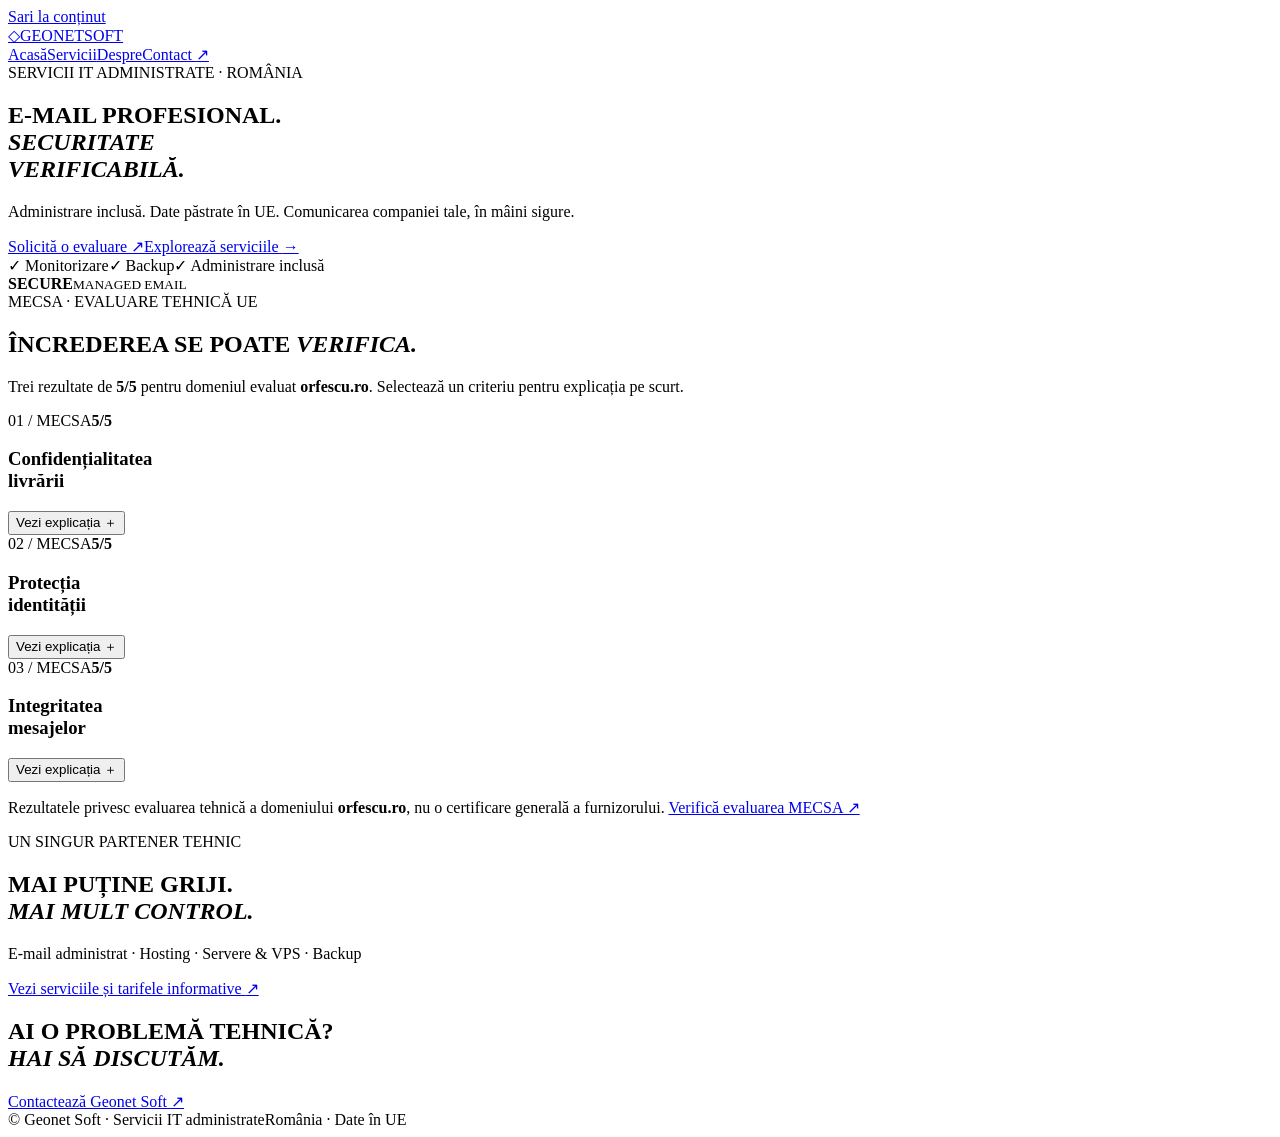
==== prototypes/chatgpt/v8/index.html @ bc382c89 "prototype: add V8 index.html" ====
<!doctype html>
<html lang="ro"><head><meta charset="utf-8"><meta name="viewport" content="width=device-width, initial-scale=1"><meta name="theme-color" content="#06152b"><title>Geonet Soft — E-mail profesional. Securitate verificabilă.</title><link rel="preconnect" href="https://fonts.googleapis.com"><link rel="preconnect" href="https://fonts.gstatic.com" crossorigin><link href="https://fonts.googleapis.com/css2?family=Barlow+Condensed:wght@600;700;800;900&family=Inter:wght@400;500;600;700&display=swap" rel="stylesheet"><link rel="stylesheet" href="style.css"></head>
<body><a class="skip" href="#continut">Sari la conținut</a><header class="topbar"><div class="wrap nav-inner"><a class="brand" href="index.html" aria-label="Geonet Soft, acasă"><span class="brand-symbol" aria-hidden="true">◇</span>GEONET<span>SOFT</span></a><nav aria-label="Navigație principală"><a class="current" href="index.html" aria-current="page">Acasă</a><a href="servicii.html">Servicii</a><a href="despre.html">Despre</a><a class="nav-cta" href="contact.html">Contact <span aria-hidden="true">↗</span></a></nav></div></header>
<main id="continut"><section class="hero"><div class="wrap hero-grid"><div class="hero-copy"><span class="eyebrow"><i></i>SERVICII IT ADMINISTRATE · ROMÂNIA</span><h1>E-MAIL PROFESIONAL.<br><em>SECURITATE<br>VERIFICABILĂ.</em></h1><p class="lead">Administrare inclusă. Date păstrate în UE. Comunicarea companiei tale, în mâini sigure.</p><div class="hero-buttons"><a class="btn primary" href="contact.html">Solicită o evaluare <span aria-hidden="true">↗</span></a><a class="btn ghost" href="servicii.html">Explorează serviciile <span aria-hidden="true">→</span></a></div><div class="trust"><span>✓ Monitorizare</span><span>✓ Backup</span><span>✓ Administrare inclusă</span></div></div><div class="hero-art" aria-hidden="true"><div class="orbit orbit1"></div><div class="orbit orbit2"></div><div class="orbit orbit3"></div><div class="server-art"><span></span><span></span><span></span><span></span><span></span></div><div class="glow"></div><div class="art-note"><b>SECURE</b><small>MANAGED EMAIL</small></div></div></div></section>
<section class="proof" id="mecsa"><div class="wrap"><div class="sec-heading"><div><span class="eyebrow"><i></i>MECSA · EVALUARE TEHNICĂ UE</span><h2>ÎNCREDEREA SE POATE <em>VERIFICA.</em></h2></div><p>Trei rezultate de <strong>5/5</strong> pentru domeniul evaluat <strong>orfescu.ro</strong>. Selectează un criteriu pentru explicația pe scurt.</p></div><div class="cards">
<article class="score-card" data-card><div class="card-front"><span class="card-kicker">01 / MECSA</span><strong class="card-score">5<span>/5</span></strong><h3>Confidențialitatea<br>livrării</h3><button class="reveal-btn" type="button" data-open aria-expanded="false" aria-controls="detail-1">Vezi explicația <span aria-hidden="true">＋</span></button></div><div class="card-curtain" id="detail-1" hidden><div class="curtain-content"><span class="card-kicker">CE ÎNSEAMNĂ SCORUL?</span><h3>Confidențialitatea livrării</h3><p>Conexiunile dintre serverele de e-mail pot fi criptate, reducând riscul interceptării mesajelor în tranzit.</p><a class="detail-link" href="servicii.html#confidentialitate">Detalii complete <span aria-hidden="true">↗</span></a><button class="close-btn" type="button" data-close>← Înapoi la scor</button></div></div></article>
<article class="score-card" data-card><div class="card-front"><span class="card-kicker">02 / MECSA</span><strong class="card-score">5<span>/5</span></strong><h3>Protecția<br>identității</h3><button class="reveal-btn" type="button" data-open aria-expanded="false" aria-controls="detail-2">Vezi explicația <span aria-hidden="true">＋</span></button></div><div class="card-curtain" id="detail-2" hidden><div class="curtain-content"><span class="card-kicker">CE ÎNSEAMNĂ SCORUL?</span><h3>Protecția identității</h3><p>Autentificarea domeniului ajută la recunoașterea mesajelor care pretind în mod fals că provin de la expeditor.</p><a class="detail-link" href="servicii.html#identitate">Detalii complete <span aria-hidden="true">↗</span></a><button class="close-btn" type="button" data-close>← Înapoi la scor</button></div></div></article>
<article class="score-card" data-card><div class="card-front"><span class="card-kicker">03 / MECSA</span><strong class="card-score">5<span>/5</span></strong><h3>Integritatea<br>mesajelor</h3><button class="reveal-btn" type="button" data-open aria-expanded="false" aria-controls="detail-3">Vezi explicația <span aria-hidden="true">＋</span></button></div><div class="card-curtain" id="detail-3" hidden><div class="curtain-content"><span class="card-kicker">CE ÎNSEAMNĂ SCORUL?</span><h3>Integritatea mesajelor</h3><p>Semnăturile digitale permit detectarea anumitor modificări ale mesajelor după semnarea lor.</p><a class="detail-link" href="servicii.html#integritate">Detalii complete <span aria-hidden="true">↗</span></a><button class="close-btn" type="button" data-close>← Înapoi la scor</button></div></div></article>
</div><p class="verification">Rezultatele privesc evaluarea tehnică a domeniului <strong>orfescu.ro</strong>, nu o certificare generală a furnizorului. <a href="https://mecsa.jrc.ec.europa.eu/" target="_blank" rel="noopener noreferrer">Verifică evaluarea MECSA ↗</a></p></div></section>
<section class="offer"><div class="wrap offer-inner"><div><span class="eyebrow"><i></i>UN SINGUR PARTENER TEHNIC</span><h2>MAI PUȚINE GRIJI.<br><em>MAI MULT CONTROL.</em></h2></div><div><p>E-mail administrat · Hosting · Servere &amp; VPS · Backup</p><a href="servicii.html" class="text-link">Vezi serviciile și tarifele informative <span aria-hidden="true">↗</span></a></div></div></section>
<section class="last-cta"><div class="wrap last-inner"><h2>AI O PROBLEMĂ TEHNICĂ?<br><em>HAI SĂ DISCUTĂM.</em></h2><a class="btn primary" href="contact.html">Contactează Geonet Soft ↗</a></div></section></main>
<footer><div class="wrap footer-inner"><span>© Geonet Soft · Servicii IT administrate</span><span>România · Date în UE</span></div></footer><script src="script.js" defer></script></body></html>
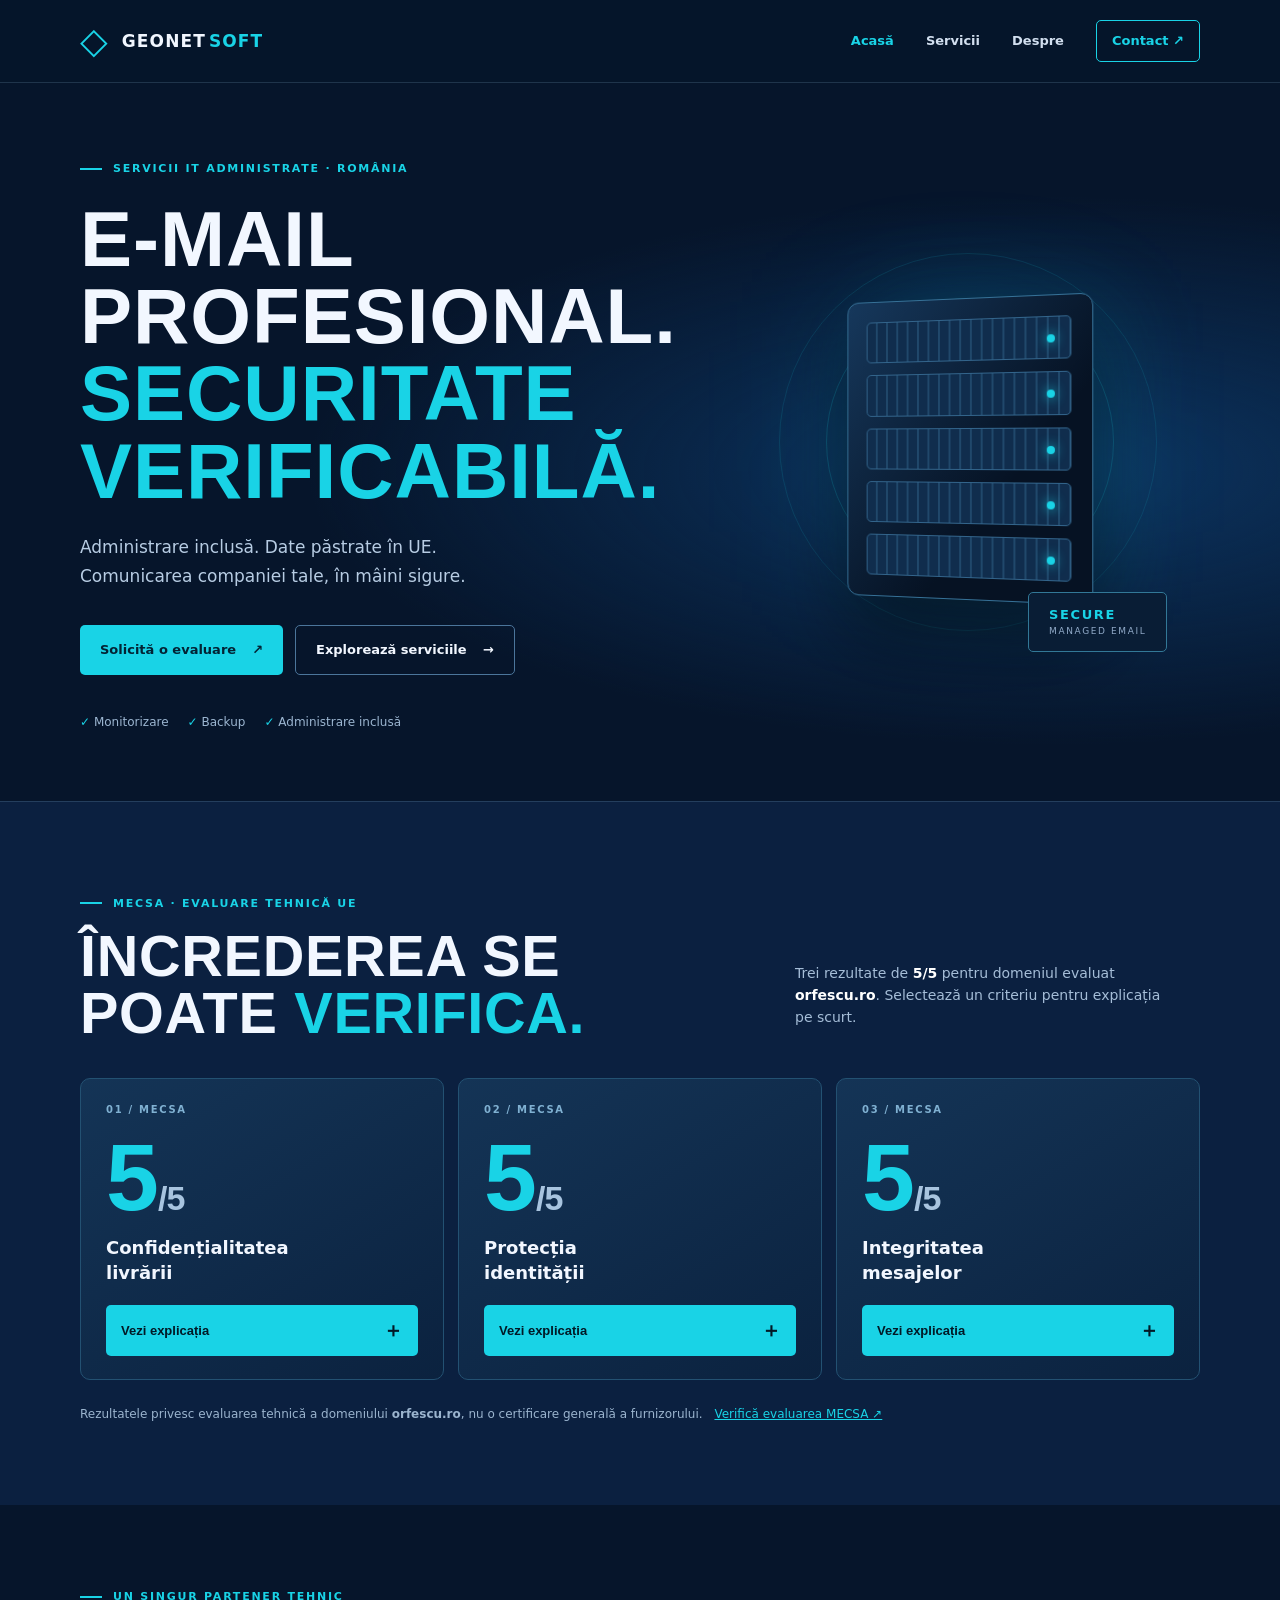
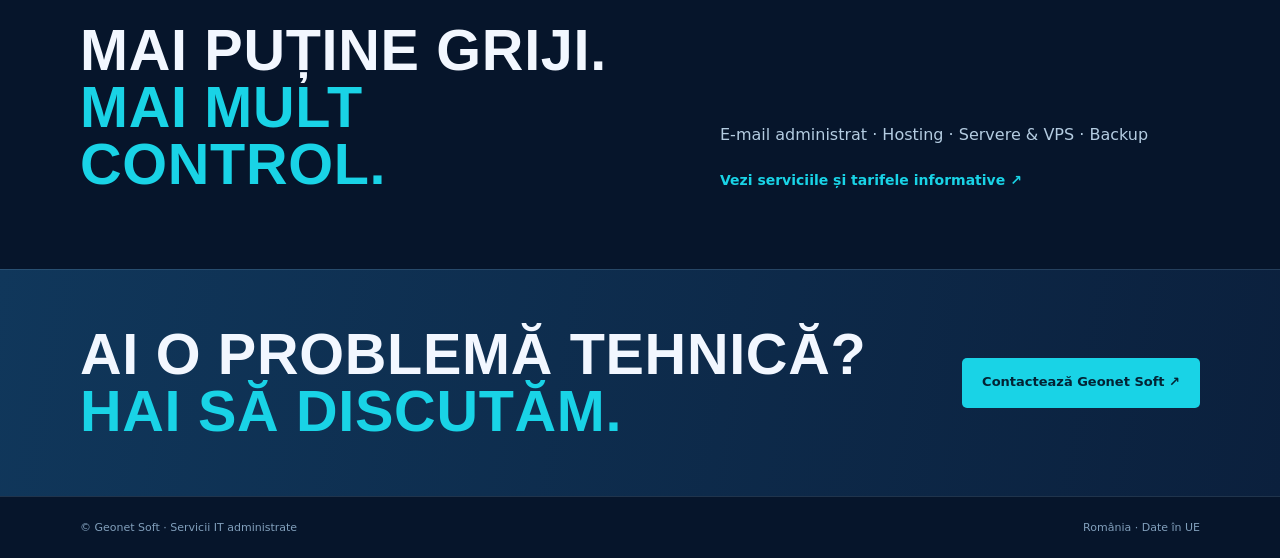
==== commit c2b67040: "chore: preserve exact V8 HTML trailing newline" ====
--- a/prototypes/chatgpt/v8/index.html
+++ b/prototypes/chatgpt/v8/index.html
@@ -9,4 +9,4 @@
 </div><p class="verification">Rezultatele privesc evaluarea tehnică a domeniului <strong>orfescu.ro</strong>, nu o certificare generală a furnizorului. <a href="https://mecsa.jrc.ec.europa.eu/" target="_blank" rel="noopener noreferrer">Verifică evaluarea MECSA ↗</a></p></div></section>
 <section class="offer"><div class="wrap offer-inner"><div><span class="eyebrow"><i></i>UN SINGUR PARTENER TEHNIC</span><h2>MAI PUȚINE GRIJI.<br><em>MAI MULT CONTROL.</em></h2></div><div><p>E-mail administrat · Hosting · Servere &amp; VPS · Backup</p><a href="servicii.html" class="text-link">Vezi serviciile și tarifele informative <span aria-hidden="true">↗</span></a></div></div></section>
 <section class="last-cta"><div class="wrap last-inner"><h2>AI O PROBLEMĂ TEHNICĂ?<br><em>HAI SĂ DISCUTĂM.</em></h2><a class="btn primary" href="contact.html">Contactează Geonet Soft ↗</a></div></section></main>
-<footer><div class="wrap footer-inner"><span>© Geonet Soft · Servicii IT administrate</span><span>România · Date în UE</span></div></footer><script src="script.js" defer></script></body></html>+<footer><div class="wrap footer-inner"><span>© Geonet Soft · Servicii IT administrate</span><span>România · Date în UE</span></div></footer><script src="script.js" defer></script></body></html>
--- a/prototypes/chatgpt/v8/style.css
+++ b/prototypes/chatgpt/v8/style.css
@@ -0,0 +1 @@
+:root{--bg:#06152b;--bg2:#0a1e3d;--panel:#102c4f;--cyan:#19d3e6;--ink:#f2f7ff;--muted:#a5bdd7;--line:rgba(160,206,237,.17)}*{box-sizing:border-box}html{scroll-behavior:smooth}body{margin:0;background:var(--bg);color:var(--ink);font-family:Inter,system-ui,sans-serif;line-height:1.55}button,a{-webkit-tap-highlight-color:transparent}a{color:inherit}button:focus-visible,a:focus-visible{outline:3px solid #ffcf67;outline-offset:3px}.wrap{width:min(1120px,calc(100% - 40px));margin-inline:auto}.skip{position:absolute;left:-999px;top:0;z-index:200}.skip:focus{left:16px;top:16px;padding:10px;background:#fff;color:#06152b}.topbar{background:rgba(6,21,43,.97);position:relative;z-index:20;border-bottom:1px solid var(--line)}.nav-inner{min-height:82px;display:flex;justify-content:space-between;align-items:center;gap:16px}.brand{text-decoration:none;display:flex;align-items:center;gap:3px;font-weight:800;letter-spacing:.065em;font-size:17px}.brand>span:last-child{color:var(--cyan)}.brand-symbol{color:var(--cyan);font-size:36px;margin-right:10px;font-weight:400}.topbar nav{display:flex;gap:clamp(12px,2.5vw,32px);align-items:center}.topbar nav a{text-decoration:none;color:#d2dfef;font-weight:600;font-size:13px}.topbar nav a:hover,.topbar nav .current{color:var(--cyan)}.topbar nav .nav-cta{border:1px solid var(--cyan);color:var(--cyan);padding:10px 15px;border-radius:5px}.hero{min-height:620px;overflow:hidden;background:radial-gradient(ellipse at 82% 54%,#0c3562 0%,transparent 50%),var(--bg)}.hero-grid{min-height:620px;display:grid;grid-template-columns:1.15fr .85fr;align-items:center;gap:20px}.hero-copy{padding-block:70px;position:relative;z-index:2}.eyebrow{font-size:11px;font-weight:700;color:var(--cyan);letter-spacing:.16em;display:inline-flex;gap:11px;align-items:center}.eyebrow i{width:22px;height:2px;background:var(--cyan);display:block}.hero h1,h2{font-family:'Barlow Condensed',Impact,sans-serif;font-weight:900;letter-spacing:.012em;line-height:.99}.hero h1{font-size:clamp(54px,6.1vw,91px);margin:23px 0}.hero h1 em,h2 em{font-style:normal;color:var(--cyan)}.lead{max-width:465px;color:#b7cce3;font-size:17px;line-height:1.7}.hero-buttons{display:flex;gap:12px;flex-wrap:wrap;margin-top:34px}.btn{min-height:50px;display:inline-flex;justify-content:center;align-items:center;gap:16px;text-decoration:none;font-size:13px;font-weight:700;padding:13px 20px;border-radius:5px}.btn.primary{color:#032334;background:var(--cyan)}.btn.ghost{border:1px solid #4b759b;color:#f2f7ff}.btn:hover{filter:brightness(1.1)}.trust{display:flex;flex-wrap:wrap;gap:10px 19px;margin-top:38px;font-size:12px;color:#9cb6d1}.trust span::first-letter{color:var(--cyan)}.hero-art{height:450px;position:relative;isolation:isolate}.orbit{position:absolute;border:1px solid rgba(25,211,230,.12);border-radius:50%;left:10%;top:8%;height:84%;aspect-ratio:1}.orbit2{inset:18% auto auto 20%;height:64%;border-color:rgba(25,211,230,.21)}.orbit3{inset:29% auto auto 31%;height:42%;border-color:rgba(25,211,230,.3)}.server-art{position:absolute;inset:18% 23% 15%;border-radius:12px;border:1px solid #367197;background:linear-gradient(128deg,#16385c,#061223 65%);box-shadow:0 40px 80px #0008,20px 0 90px #03b3d324;transform:perspective(800px) rotateY(-13deg);padding:20px;display:flex;flex-direction:column;gap:12px}.server-art span{flex:1;display:block;border:1px solid #33658c;border-radius:5px;background:repeating-linear-gradient(90deg,#102d4d 0 9px,#20486b 9px 11px);position:relative}.server-art span:after{content:'';width:8px;height:8px;border-radius:50%;background:var(--cyan);position:absolute;right:15px;top:42%;box-shadow:0 0 12px #19d3e6}.glow{position:absolute;inset:30%;z-index:-1;background:#00b9ff50;filter:blur(75px)}.art-note{position:absolute;bottom:15px;right:7%;background:#091d35;border:1px solid #327897;padding:12px 20px;border-radius:5px;display:flex;flex-direction:column;letter-spacing:.1em}.art-note b{font-size:13px;color:var(--cyan)}.art-note small{font-size:9px;color:#91aac8}.proof{background:#0b2040;padding:85px 0 80px;border-top:1px solid var(--line)}.sec-heading{display:grid;grid-template-columns:1.25fr .75fr;gap:40px;align-items:end;margin-bottom:36px}.sec-heading h2,.offer h2,.last-cta h2{font-size:clamp(37px,4.5vw,62px);margin:16px 0 0}.sec-heading p{color:var(--muted);font-size:14px;max-width:380px}.sec-heading strong{color:#fff}.cards{display:grid;grid-template-columns:repeat(3,minmax(0,1fr));gap:14px}.score-card{position:relative;background:linear-gradient(150deg,#143456,#0b223f);border:1px solid #235172;border-radius:10px;min-height:300px;overflow:hidden;isolation:isolate}.score-card:focus-within{border-color:var(--cyan)}.card-front{height:100%;min-height:300px;padding:23px 25px;display:flex;flex-direction:column;align-items:flex-start}.card-kicker{font-size:10px;letter-spacing:.17em;color:#80b1d2;font-weight:700}.card-score{display:block;font-family:'Barlow Condensed',sans-serif;letter-spacing:-.01em;font-size:95px;color:var(--cyan);line-height:1.15;margin:5px 0 0}.card-score span{font-size:34px;color:#a8c4df}.card-front h3{font-size:18px;line-height:1.4;margin:3px 0 20px}.reveal-btn{color:#021926;background:var(--cyan);border:0;border-radius:5px;display:flex;align-items:center;justify-content:space-between;gap:15px;padding:12px 15px;font:700 13px Inter,sans-serif;cursor:pointer;margin-top:auto;min-height:48px;width:100%}.reveal-btn:hover{background:#76f1fa}.reveal-btn span{font-size:20px}.card-curtain{position:absolute;inset:0 0 0 12%;background:#0d4564;border-left:2px solid var(--cyan);z-index:2;box-shadow:-12px 0 30px #0006;animation:curtain .22s ease-out both}.card-curtain[hidden]{display:none!important}.curtain-content{height:100%;min-height:298px;padding:22px 18px 19px 24px;display:flex;flex-direction:column;gap:12px}.curtain-content h3{font-size:17px;line-height:1.25;margin:0}.curtain-content p{font-size:13px;color:#e0eef6;line-height:1.58;margin:0;flex:1}.detail-link{font-size:12px;font-weight:700;text-decoration:none;color:var(--cyan);min-height:30px;display:flex;align-items:center;gap:8px}.detail-link:hover{text-decoration:underline}.close-btn{min-height:44px;border:1px solid #90b4cb;background:#ffffff12;color:#fff;border-radius:5px;font:600 12px Inter,sans-serif;cursor:pointer;padding:9px 12px;text-align:left}.close-btn:hover{background:#ffffff26}.verification{font-size:12px;color:#9bb4ce;line-height:1.7;margin:24px 0 0}.verification a{color:var(--cyan);margin-left:8px}.offer{padding:76px 0;background:#06152b}.offer-inner{display:grid;grid-template-columns:1fr .8fr;gap:40px;align-items:end}.offer p{color:#b4cce1;margin-bottom:20px}.text-link{color:var(--cyan);font-weight:700;text-decoration:none;font-size:14px}.text-link:hover{text-decoration:underline}.last-cta{padding:56px 0;background:linear-gradient(100deg,#10375b,#0b203d);border-top:1px solid var(--line)}.last-inner{display:flex;justify-content:space-between;gap:20px;align-items:center}.last-cta h2{margin:0}footer{border-top:1px solid var(--line);padding:22px 0}.footer-inner{display:flex;justify-content:space-between;gap:15px;flex-wrap:wrap;font-size:11px;color:#819fbb}.content-page{min-height:70vh;padding:75px 0}.content-page h1{font-family:'Barlow Condensed',sans-serif;font-size:clamp(46px,6vw,74px);line-height:1;margin:20px 0}.content-page p{color:var(--muted);max-width:750px}.content-page article{margin:28px 0;background:var(--bg2);padding:25px;border:1px solid var(--line);border-radius:8px;scroll-margin-top:30px}.content-page h2{font-size:29px;margin:0 0 14px}.content-page article p{margin:0}.contact-actions{display:flex;flex-wrap:wrap;gap:15px;margin-top:25px}@keyframes curtain{from{transform:translateX(100%)}to{transform:translateX(0)}}@media(max-width:850px){.hero-grid{grid-template-columns:1fr}.hero{min-height:auto}.hero-copy{padding:64px 0 25px}.hero-art{height:250px;opacity:.7}.server-art{inset:4% 35% 4%}.sec-heading{grid-template-columns:1fr;gap:8px}.offer-inner{grid-template-columns:1fr;gap:10px}.cards{grid-template-columns:1fr}.score-card,.card-front{min-height:265px}.card-score{font-size:81px}.curtain-content{min-height:263px}.score-card{max-width:560px;width:100%;margin:auto}}@media(max-width:600px){.wrap{width:calc(100% - 32px)}.nav-inner{min-height:70px;flex-wrap:wrap;padding:12px 0;gap:8px}.brand{font-size:14px}.brand-symbol{font-size:26px;margin-right:4px}.topbar nav{gap:10px}.topbar nav a{font-size:11px}.topbar nav .nav-cta{padding:7px 9px}.hero-art{display:none}.hero-copy{padding:70px 0 75px}.hero h1{font-size:clamp(45px,11vw,67px)}.lead{font-size:15px}.hero-buttons{flex-direction:column;align-items:stretch}.trust{font-size:11px;gap:10px}.proof{padding:65px 0}.sec-heading h2{font-size:45px}.verification a{display:block;margin-left:0}.offer,.last-cta{padding:55px 0}.last-inner{align-items:flex-start;flex-direction:column}.last-cta h2{font-size:43px}}@media(prefers-reduced-motion:reduce){html{scroll-behavior:auto}*,*::before,*::after{animation-duration:.01ms!important;transition-duration:.01ms!important}}
